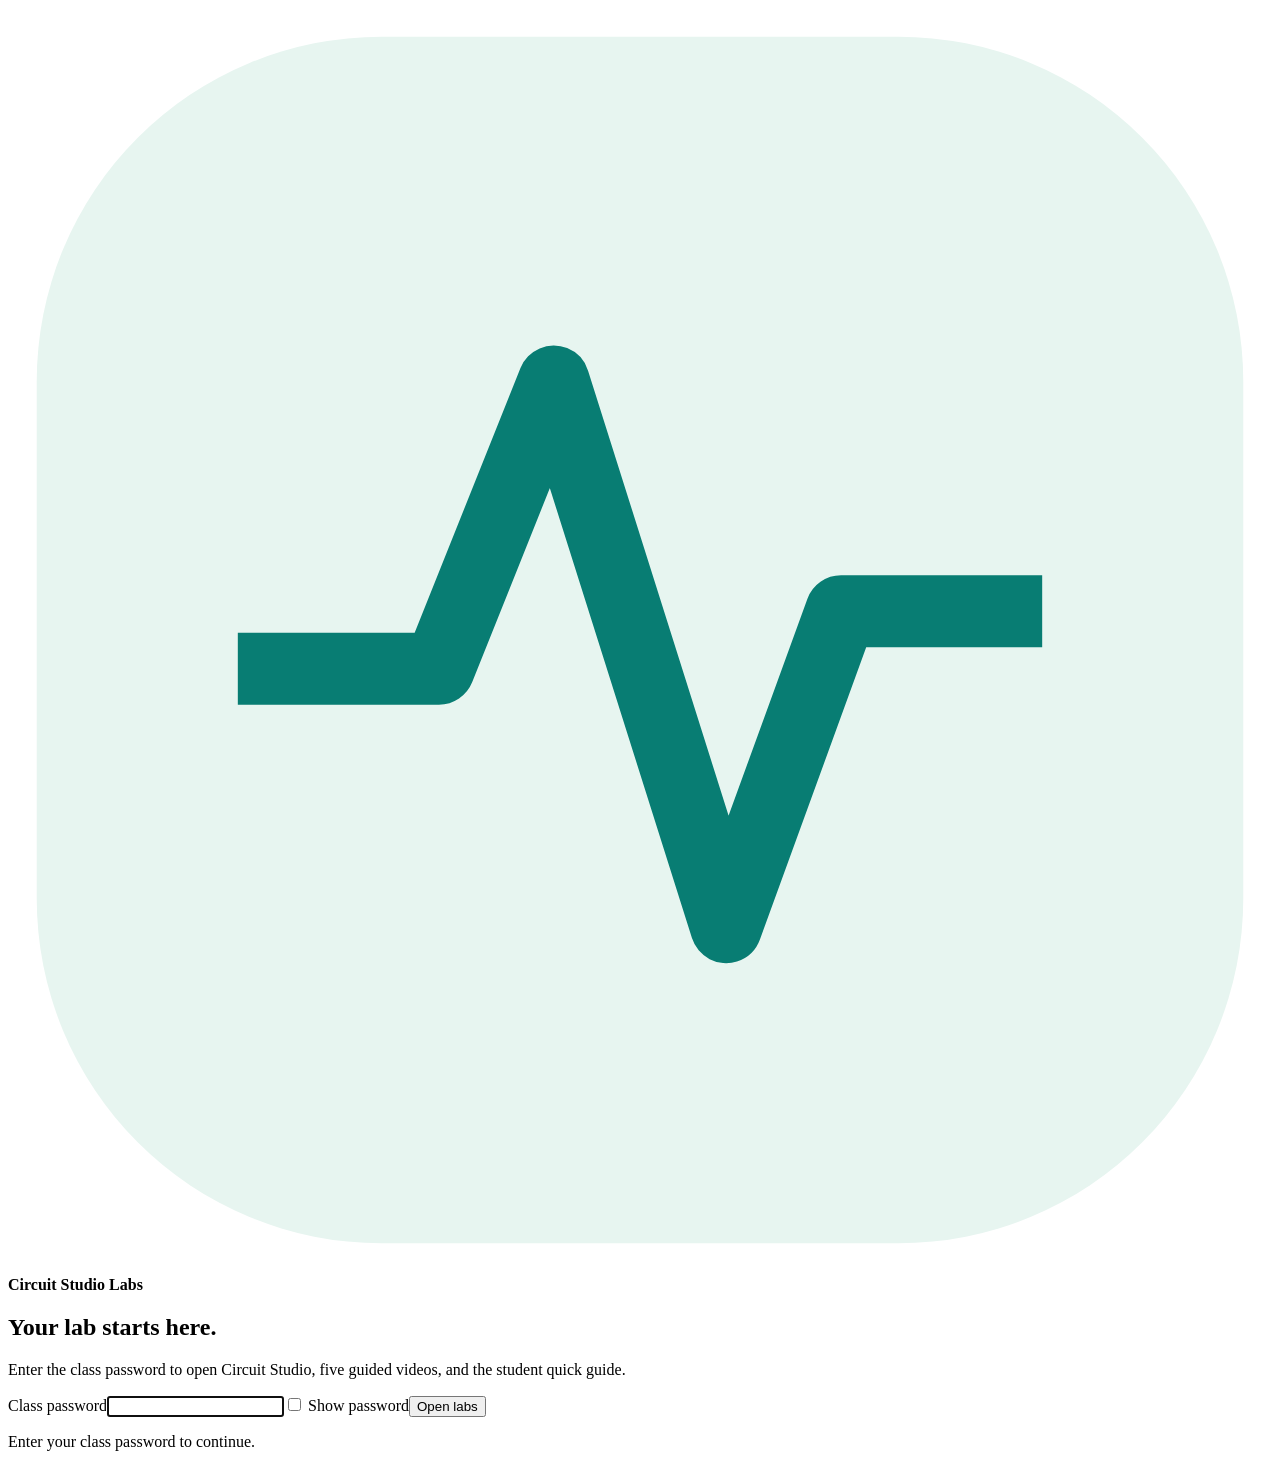
==== index.html @ 548ab6bc "Add files via upload" ====
<!doctype html>
<html lang="en">
<head>
<meta charset="utf-8"><meta name="viewport" content="width=device-width,initial-scale=1"><meta name="color-scheme" content="light"><title>Circuit Studio Labs</title>
<link rel="stylesheet" href="assets/style.css">
</head>
<body>
<noscript>Please enable JavaScript to unlock the labs and play the videos.</noscript>
<section class="gate" id="gate"><div class="gate-card"><div class="brand"><svg class="icon" viewBox="0 0 44 44" aria-hidden="true"><rect x="1" y="1" width="42" height="42" rx="12" fill="#e7f5f0"/><path d="M8 23h7l4-10 6 19 4-11h7" fill="none" stroke="#087d73" stroke-width="2.5" stroke-linejoin="round"/></svg><strong>Circuit Studio Labs</strong></div><h1>Your lab starts here.</h1><p>Enter the class password to open Circuit Studio, five guided videos, and the student quick guide.</p><form id="unlockForm"><label for="password">Class password</label><input id="password" type="password" autocomplete="current-password" required autofocus><label class="show-pass"><input id="showPassword" type="checkbox"> Show password</label><button class="primary" id="unlockButton" type="submit">Open labs</button><p class="gate-status" id="gateStatus" role="status" aria-live="polite"></p></form><p class="gate-footer">Enter your class password to continue.</p></div></section>
<div id="portal" hidden><header class="topbar"><div class="topbar-inner"><div class="brand"><svg class="icon" viewBox="0 0 44 44" aria-hidden="true"><rect x="1" y="1" width="42" height="42" rx="12" fill="#e7f5f0"/><path d="M8 23h7l4-10 6 19 4-11h7" fill="none" stroke="#087d73" stroke-width="2.5"/></svg><div><strong>Circuit Studio Labs</strong><small>CS and CE design labs</small></div></div><button class="lock" id="lockButton" type="button">Lock page</button></div></header>
<main class="main"><section class="intro"><div><div class="eyebrow">Student lab workspace</div><h1>Build, measure, and save your work.</h1><p>Follow a short guide, try the action in Circuit Studio, and keep your evidence with the correct lab.</p></div><div class="launch"><button id="guideButton" type="button">Student quick guide</button></div></section>
<section class="studio-card"><div><h2>Open your design lab</h2><p>Build your schematic and breadboard, run the simulation, and save your results. The current Core includes Reset, Undo reset, and image, PDF, and Word export.</p></div><div class="launch"><a id="openCore" class="button primary" target="_blank" rel="noopener">Open Circuit Studio ↗</a><a id="downloadCore" class="button" download="Circuit_Studio_Core.html">Download Core</a></div></section>
<div class="video-layout"><section class="player-card" aria-labelledby="videoTitle"><div class="player-head"><div class="eyebrow" id="videoMeta"></div><h2 id="videoTitle"></h2><p id="videoDescription"></p></div><video id="player" controls preload="metadata" playsinline aria-label="Circuit Studio tutorial"></video><div class="player-bottom"><div class="download-row"><a id="downloadVideo" download>Download video</a><a id="downloadCaptions" download>Download captions</a></div><div class="chapters" id="chapters" aria-label="Video chapters"></div></div></section><aside class="playlist" id="playlist" aria-label="Choose a tutorial"><h2>Five short video guides</h2></aside></div>
<section class="guide"><h2>Use the guides while you practice</h2><div class="steps"><div><h3>1. Watch and try</h3><p>Pause after an action and repeat it in your own workspace. The guides use Kokoro narration and include captions.</p></div><div><h3>2. Build and measure</h3><p>Follow Design &amp; Build → Measure → Submit. Verify your connections and DC bias before collecting waveform evidence.</p></div><div><h3>3. Save each lab</h3><p>Keep your editable project and progress backup. Submit CS and CE separately, with your own circuit, breadboard, and waveform evidence.</p></div></div><div class="practice"><a id="practiceCS" download="CS_Tutorial_Example.json">CS practice circuit</a><a id="practiceCE" download="CE_Tutorial_Example.json">CE practice circuit</a></div><p class="loading-note" id="portalStatus" role="status"></p></section><footer>Practice circuits use teaching-model values. Follow your instructor’s assigned values and measurement requirements. The reset and saving video includes labeled references for the new controls.</footer></main></div>
<dialog id="manualDialog" aria-labelledby="manualTitle"><div class="manual-head"><h2 id="manualTitle">Student quick guide</h2><div class="manual-actions"><button type="button" id="printManual">Print / save PDF</button><button type="button" id="closeManual">Close</button></div></div><iframe id="manualFrame" title="Circuit Studio student quick guide"></iframe></dialog>
<script type="application/json" id="metadata">{"passwordHash": "d181843c9a23c1f1343b91fb1667544cb41c64e70ec65e2f39cd2efc165c2279", "videos": [{"slug": "01_Getting_Started", "title": "Getting started with Circuit Studio", "description": "Find the controls, place and wire parts, open a lab, and save your work.", "duration": 114.01533333333333, "scenes": [{"title": "Start with the main controls", "start": 0.45}, {"title": "Place a component", "start": 12.915333333333333}, {"title": "Select, rotate and edit", "start": 25.649999999999995}, {"title": "Connect pins with Wire", "start": 38.022000000000006}, {"title": "Open the CS or CE lab", "start": 52.32200000000002}, {"title": "Build your own connections", "start": 67.40333333333336}, {"title": "Use the two workspaces", "start": 82.21533333333336}, {"title": "Save a circuit and a progress backup", "start": 98.5206666666667}]}, {"slug": "02_MOSFET_Build_and_Simulate", "title": "MOSFET: build and simulate", "description": "Follow a ZVN3310F common-source example and measure input, output, and gain.", "duration": 133.14333333333335, "scenes": [{"title": "A short common-source example", "start": 0.45}, {"title": "Wire the transistor stage", "start": 19.264666666666663}, {"title": "Keep ground separate from \u221215 V", "start": 34.56733333333333}, {"title": "Check DC bias first", "start": 49.94733333333333}, {"title": "Set a 1 kHz sine input", "start": 65.95400000000002}, {"title": "Assign CH1 and CH2", "start": 81.2486666666667}, {"title": "Run and read the numerical measurements", "start": 96.6286666666667}, {"title": "Repeat at 10 kHz and keep evidence", "start": 114.79000000000003}]}, {"slug": "03_Breadboard_Build_Check_Measure", "title": "Breadboard: build, check and measure", "description": "Place components, connect jumpers, inspect errors, and attach the virtual instruments.", "duration": 149.76333333333332, "scenes": [{"title": "Open the breadboard with power off", "start": 0.45}, {"title": "Start with This circuit", "start": 15.048666666666664}, {"title": "Understand the connected holes", "start": 29.817999999999998}, {"title": "Use Guide me when you need help", "start": 45.18466666666668}, {"title": "Verify the transistor mapping", "start": 62.002000000000024}, {"title": "Connect one node at a time", "start": 80.62466666666671}, {"title": "Check before applying power", "start": 97.24200000000006}, {"title": "Connect probes and take measurements", "start": 114.35800000000008}, {"title": "Save evidence of your own build", "start": 131.73000000000005}]}, {"slug": "04_BJT_Example_and_Simulation", "title": "BJT: example and simulation", "description": "Check a 2N3904 common-emitter circuit and capture usable simulation evidence.", "duration": 142.082, "scenes": [{"title": "Open the common-emitter lab", "start": 0.45}, {"title": "Build the input and emitter networks", "start": 19.755333333333333}, {"title": "Bypass R5 only", "start": 37.418000000000006}, {"title": "Check the DC operating point", "start": 56.04866666666669}, {"title": "Set the generator and channels", "start": 74.97800000000005}, {"title": "Read gain and check the limits", "start": 92.11533333333341}, {"title": "Reduce the signal if headroom is limited", "start": 108.86066666666676}, {"title": "Repeat, save and submit separately", "start": 125.17933333333343}]}, {"slug": "05_Reset_and_Save_Your_Work", "title": "Reset and save your Circuit Studio work", "description": "Reset, undo, and save circuit, simulation and breadboard evidence.", "duration": 142.14733333333334, "scenes": [{"title": "Reset and save with confidence", "start": 0.45}, {"title": "Restore the initial circuit stage", "start": 14.165999999999997}, {"title": "Recover your work with Undo reset", "start": 29.72466666666666}, {"title": "Keep an editable project copy", "start": 43.491333333333344}, {"title": "Save the circuit as an image or document", "start": 59.36200000000002}, {"title": "Save the simulation with its settings", "start": 74.81400000000004}, {"title": "Save your own breadboard assembly", "start": 91.46066666666673}, {"title": "Combine the ready views in one document", "start": 109.60866666666675}, {"title": "Check the files before submitting", "start": 125.38066666666677}]}]}</script>

<script src="assets/app.js" defer></script>
</body></html>
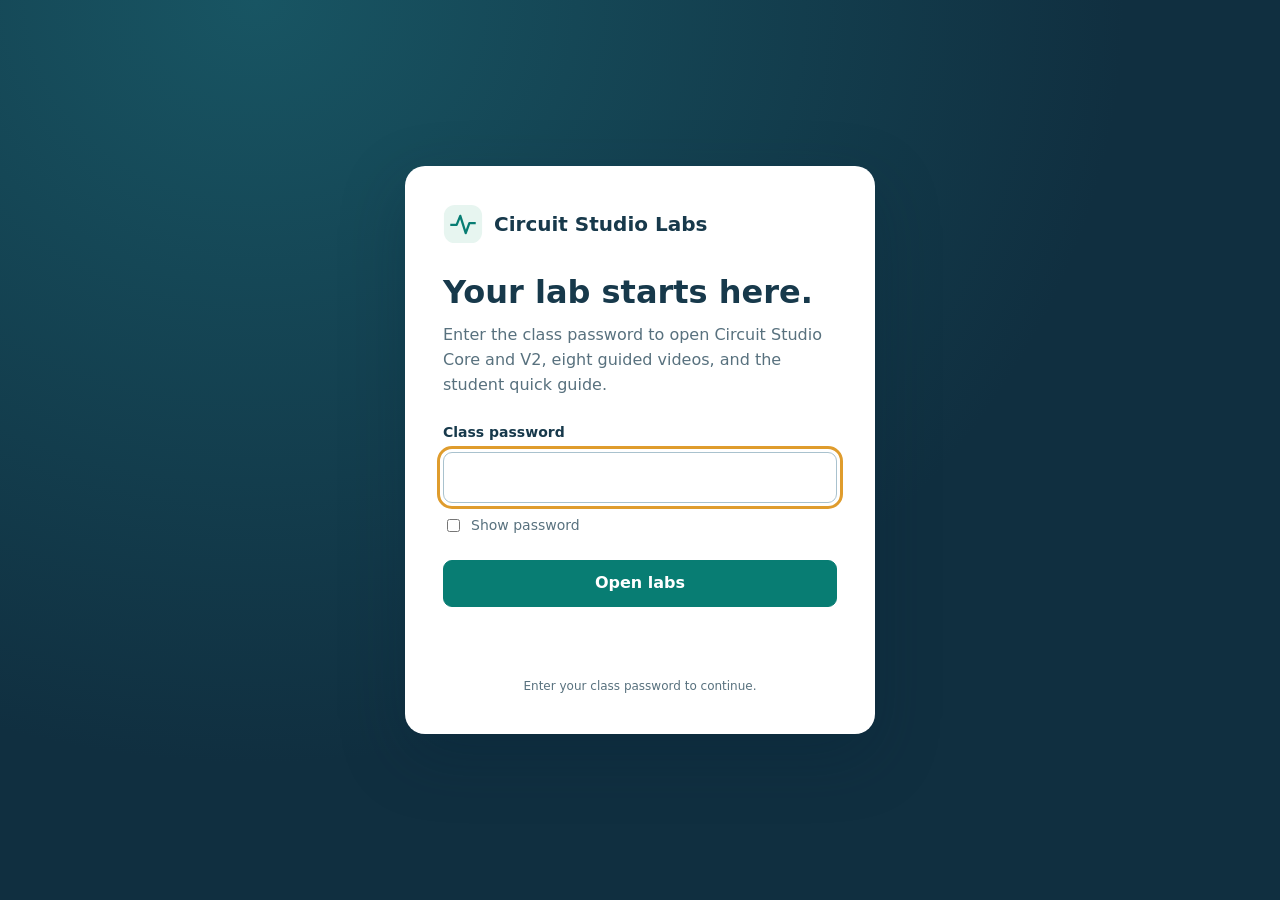
==== commit 31994f96: "Add files via upload" ====
--- a/index.html
+++ b/index.html
@@ -3,17 +3,37 @@
 <head>
 <meta charset="utf-8"><meta name="viewport" content="width=device-width,initial-scale=1"><meta name="color-scheme" content="light"><title>Circuit Studio Labs</title>
 <link rel="stylesheet" href="assets/style.css">
+<style>
+.version-launch{display:flex;gap:20px;flex-wrap:wrap;flex-shrink:0}.version-choice{display:grid;gap:10px}.version-choice>strong{font-size:14px;color:inherit}.version-choice .launch{display:flex;gap:8px;flex-wrap:wrap}.studio-card{flex-wrap:wrap}.studio-card>div:first-child{flex:1;min-width:230px}
+
+.v2-section{margin:24px 0;padding:24px;border:1px solid #cddfe3;border-radius:18px;background:#f4faf9;color:#173849}
+.v2-top{display:flex;align-items:center;justify-content:space-between;gap:20px;flex-wrap:wrap}.v2-section h2{margin:5px 0 10px;font-size:25px}.v2-section p{line-height:1.6}.v2-badge{font-size:12px;letter-spacing:.08em;font-weight:800;color:#087d73;text-transform:uppercase}
+.v2-links{display:flex;gap:8px;flex-wrap:wrap}.v2-links a{padding:11px 15px;border:1px solid #087d73;border-radius:9px;text-decoration:none;color:#087d73;background:white;font-weight:700}.v2-links a:first-child{color:white;background:#087d73}
+.v2-tabs{display:grid;grid-template-columns:repeat(3,minmax(0,1fr));gap:10px;margin:20px 0 16px}.v2-tabs button{display:flex;gap:10px;align-items:flex-start;text-align:left;padding:14px;border:1px solid #c7d8de;border-radius:10px;background:white;color:#173849;font:inherit;cursor:pointer}.v2-tabs button[aria-pressed=true]{border:2px solid #087d73;background:#e6f4ef;padding:13px}.v2-tabs button:focus-visible{outline:3px solid #df991b;outline-offset:3px}.v2-number{display:grid;place-items:center;min-width:28px;height:28px;border-radius:8px;background:#e6f4ef;color:#087d73;font-weight:800}.v2-tabs strong{display:block;font-size:14px}.v2-tabs small{display:block;margin-top:5px;color:#56717d;font-size:12px}.v2-section video{display:block;width:100%;max-height:680px;background:#102d3b;border-radius:12px}.v2-section h3{margin:14px 0 5px}.v2-meta{font-size:13px;color:#56717d}.v2-downloads{display:flex;gap:18px;flex-wrap:wrap;margin-top:12px}.v2-downloads a{color:#087d73;font-weight:650}.v2-error{color:#a52d24}
+@media(max-width:650px){.v2-section{padding:16px}.v2-tabs{grid-template-columns:1fr}.v2-tabs button{align-items:center}}
+</style>
 </head>
 <body>
 <noscript>Please enable JavaScript to unlock the labs and play the videos.</noscript>
-<section class="gate" id="gate"><div class="gate-card"><div class="brand"><svg class="icon" viewBox="0 0 44 44" aria-hidden="true"><rect x="1" y="1" width="42" height="42" rx="12" fill="#e7f5f0"/><path d="M8 23h7l4-10 6 19 4-11h7" fill="none" stroke="#087d73" stroke-width="2.5" stroke-linejoin="round"/></svg><strong>Circuit Studio Labs</strong></div><h1>Your lab starts here.</h1><p>Enter the class password to open Circuit Studio, five guided videos, and the student quick guide.</p><form id="unlockForm"><label for="password">Class password</label><input id="password" type="password" autocomplete="current-password" required autofocus><label class="show-pass"><input id="showPassword" type="checkbox"> Show password</label><button class="primary" id="unlockButton" type="submit">Open labs</button><p class="gate-status" id="gateStatus" role="status" aria-live="polite"></p></form><p class="gate-footer">Enter your class password to continue.</p></div></section>
+<section class="gate" id="gate"><div class="gate-card"><div class="brand"><svg class="icon" viewBox="0 0 44 44" aria-hidden="true"><rect x="1" y="1" width="42" height="42" rx="12" fill="#e7f5f0"/><path d="M8 23h7l4-10 6 19 4-11h7" fill="none" stroke="#087d73" stroke-width="2.5" stroke-linejoin="round"/></svg><strong>Circuit Studio Labs</strong></div><h1>Your lab starts here.</h1><p>Enter the class password to open Circuit Studio Core and V2, eight guided videos, and the student quick guide.</p><form id="unlockForm"><label for="password">Class password</label><input id="password" type="password" autocomplete="current-password" required autofocus><label class="show-pass"><input id="showPassword" type="checkbox"> Show password</label><button class="primary" id="unlockButton" type="submit">Open labs</button><p class="gate-status" id="gateStatus" role="status" aria-live="polite"></p></form><p class="gate-footer">Enter your class password to continue.</p></div></section>
 <div id="portal" hidden><header class="topbar"><div class="topbar-inner"><div class="brand"><svg class="icon" viewBox="0 0 44 44" aria-hidden="true"><rect x="1" y="1" width="42" height="42" rx="12" fill="#e7f5f0"/><path d="M8 23h7l4-10 6 19 4-11h7" fill="none" stroke="#087d73" stroke-width="2.5"/></svg><div><strong>Circuit Studio Labs</strong><small>CS and CE design labs</small></div></div><button class="lock" id="lockButton" type="button">Lock page</button></div></header>
 <main class="main"><section class="intro"><div><div class="eyebrow">Student lab workspace</div><h1>Build, measure, and save your work.</h1><p>Follow a short guide, try the action in Circuit Studio, and keep your evidence with the correct lab.</p></div><div class="launch"><button id="guideButton" type="button">Student quick guide</button></div></section>
-<section class="studio-card"><div><h2>Open your design lab</h2><p>Build your schematic and breadboard, run the simulation, and save your results. The current Core includes Reset, Undo reset, and image, PDF, and Word export.</p></div><div class="launch"><a id="openCore" class="button primary" target="_blank" rel="noopener">Open Circuit Studio ↗</a><a id="downloadCore" class="button" download="Circuit_Studio_Core.html">Download Core</a></div></section>
-<div class="video-layout"><section class="player-card" aria-labelledby="videoTitle"><div class="player-head"><div class="eyebrow" id="videoMeta"></div><h2 id="videoTitle"></h2><p id="videoDescription"></p></div><video id="player" controls preload="metadata" playsinline aria-label="Circuit Studio tutorial"></video><div class="player-bottom"><div class="download-row"><a id="downloadVideo" download>Download video</a><a id="downloadCaptions" download>Download captions</a></div><div class="chapters" id="chapters" aria-label="Video chapters"></div></div></section><aside class="playlist" id="playlist" aria-label="Choose a tutorial"><h2>Five short video guides</h2></aside></div>
+<section class="studio-card"><div><h2>Choose your Circuit Studio version</h2><p>Use V1 for the guided CS and CE design labs, or V2 for the general circuit workspace and your own circuit library.</p></div><div class="version-launch"><div class="version-choice"><strong>V1 · Design labs</strong><div class="launch"><a id="openCore" class="button primary" target="_blank" rel="noopener">Open V1 ↗</a><a id="downloadCore" class="button" download="Circuit_Studio_Core.html">Download V1</a></div></div><div class="version-choice"><strong>V2 · General workspace</strong><div class="launch"><a class="button primary" href="studio/Circuit_Studio_V2.html" target="_blank" rel="noopener">Open V2 ↗</a><a class="button" href="studio/Circuit_Studio_V2.html" download>Download V2</a></div></div></div></section>
+<section class="v2-section" aria-labelledby="v2Heading">
+<div class="v2-top"><div><span class="v2-badge">General circuit workspace · V2.19</span><h2 id="v2Heading">V2 video tutorials</h2><p>Find parts, explore ready-to-run circuits, use the oscilloscope, and save your own circuit library.</p></div></div>
+<nav class="v2-tabs" aria-label="Choose a V2 tutorial"><button type="button" data-v2-video="0" aria-pressed="true"><span class="v2-number">1</span><span><strong>Find and place parts</strong><small>Search · presets · favorites · 1:25</small></span></button><button type="button" data-v2-video="1" aria-pressed="false"><span class="v2-number">2</span><span><strong>555 timer &amp; oscilloscope</strong><small>Load · simulate · read waveforms · 1:32</small></span></button><button type="button" data-v2-video="2" aria-pressed="false"><span class="v2-number">3</span><span><strong>Save and manage circuits</strong><small>Add · edit · export your library · 1:30</small></span></button></nav>
+<video id="v2TutorialPlayer" controls playsinline preload="none" aria-labelledby="v2VideoTitle"></video>
+<h3 id="v2VideoTitle">Find and place parts</h3><p class="v2-meta">Actual V2.19 interface · Kokoro English narration · captions included</p><p id="v2VideoError" class="v2-error" role="status" hidden></p>
+<div class="v2-downloads"><a id="v2DownloadVideo" download>Download video</a><a id="v2DownloadCaptions" download>Download captions</a><a id="v2Transcript" target="_blank" rel="noopener">Read transcript</a></div>
+</section>
+<div class="video-layout"><section class="player-card" aria-labelledby="videoTitle"><div class="player-head"><div class="eyebrow" id="videoMeta"></div><h2 id="videoTitle"></h2><p id="videoDescription"></p></div><video id="player" controls preload="metadata" playsinline aria-label="Circuit Studio tutorial"></video><div class="player-bottom"><div class="download-row"><a id="downloadVideo" download>Download video</a><a id="downloadCaptions" download>Download captions</a></div><div class="chapters" id="chapters" aria-label="Video chapters"></div></div></section><aside class="playlist" id="playlist" aria-label="Choose a tutorial"><h2>V1 · Five lab guides</h2></aside></div>
 <section class="guide"><h2>Use the guides while you practice</h2><div class="steps"><div><h3>1. Watch and try</h3><p>Pause after an action and repeat it in your own workspace. The guides use Kokoro narration and include captions.</p></div><div><h3>2. Build and measure</h3><p>Follow Design &amp; Build → Measure → Submit. Verify your connections and DC bias before collecting waveform evidence.</p></div><div><h3>3. Save each lab</h3><p>Keep your editable project and progress backup. Submit CS and CE separately, with your own circuit, breadboard, and waveform evidence.</p></div></div><div class="practice"><a id="practiceCS" download="CS_Tutorial_Example.json">CS practice circuit</a><a id="practiceCE" download="CE_Tutorial_Example.json">CE practice circuit</a></div><p class="loading-note" id="portalStatus" role="status"></p></section><footer>Practice circuits use teaching-model values. Follow your instructor’s assigned values and measurement requirements. The reset and saving video includes labeled references for the new controls.</footer></main></div>
 <dialog id="manualDialog" aria-labelledby="manualTitle"><div class="manual-head"><h2 id="manualTitle">Student quick guide</h2><div class="manual-actions"><button type="button" id="printManual">Print / save PDF</button><button type="button" id="closeManual">Close</button></div></div><iframe id="manualFrame" title="Circuit Studio student quick guide"></iframe></dialog>
 <script type="application/json" id="metadata">{"passwordHash": "d181843c9a23c1f1343b91fb1667544cb41c64e70ec65e2f39cd2efc165c2279", "videos": [{"slug": "01_Getting_Started", "title": "Getting started with Circuit Studio", "description": "Find the controls, place and wire parts, open a lab, and save your work.", "duration": 114.01533333333333, "scenes": [{"title": "Start with the main controls", "start": 0.45}, {"title": "Place a component", "start": 12.915333333333333}, {"title": "Select, rotate and edit", "start": 25.649999999999995}, {"title": "Connect pins with Wire", "start": 38.022000000000006}, {"title": "Open the CS or CE lab", "start": 52.32200000000002}, {"title": "Build your own connections", "start": 67.40333333333336}, {"title": "Use the two workspaces", "start": 82.21533333333336}, {"title": "Save a circuit and a progress backup", "start": 98.5206666666667}]}, {"slug": "02_MOSFET_Build_and_Simulate", "title": "MOSFET: build and simulate", "description": "Follow a ZVN3310F common-source example and measure input, output, and gain.", "duration": 133.14333333333335, "scenes": [{"title": "A short common-source example", "start": 0.45}, {"title": "Wire the transistor stage", "start": 19.264666666666663}, {"title": "Keep ground separate from \u221215 V", "start": 34.56733333333333}, {"title": "Check DC bias first", "start": 49.94733333333333}, {"title": "Set a 1 kHz sine input", "start": 65.95400000000002}, {"title": "Assign CH1 and CH2", "start": 81.2486666666667}, {"title": "Run and read the numerical measurements", "start": 96.6286666666667}, {"title": "Repeat at 10 kHz and keep evidence", "start": 114.79000000000003}]}, {"slug": "03_Breadboard_Build_Check_Measure", "title": "Breadboard: build, check and measure", "description": "Place components, connect jumpers, inspect errors, and attach the virtual instruments.", "duration": 149.76333333333332, "scenes": [{"title": "Open the breadboard with power off", "start": 0.45}, {"title": "Start with This circuit", "start": 15.048666666666664}, {"title": "Understand the connected holes", "start": 29.817999999999998}, {"title": "Use Guide me when you need help", "start": 45.18466666666668}, {"title": "Verify the transistor mapping", "start": 62.002000000000024}, {"title": "Connect one node at a time", "start": 80.62466666666671}, {"title": "Check before applying power", "start": 97.24200000000006}, {"title": "Connect probes and take measurements", "start": 114.35800000000008}, {"title": "Save evidence of your own build", "start": 131.73000000000005}]}, {"slug": "04_BJT_Example_and_Simulation", "title": "BJT: example and simulation", "description": "Check a 2N3904 common-emitter circuit and capture usable simulation evidence.", "duration": 142.082, "scenes": [{"title": "Open the common-emitter lab", "start": 0.45}, {"title": "Build the input and emitter networks", "start": 19.755333333333333}, {"title": "Bypass R5 only", "start": 37.418000000000006}, {"title": "Check the DC operating point", "start": 56.04866666666669}, {"title": "Set the generator and channels", "start": 74.97800000000005}, {"title": "Read gain and check the limits", "start": 92.11533333333341}, {"title": "Reduce the signal if headroom is limited", "start": 108.86066666666676}, {"title": "Repeat, save and submit separately", "start": 125.17933333333343}]}, {"slug": "05_Reset_and_Save_Your_Work", "title": "Reset and save your Circuit Studio work", "description": "Reset, undo, and save circuit, simulation and breadboard evidence.", "duration": 142.14733333333334, "scenes": [{"title": "Reset and save with confidence", "start": 0.45}, {"title": "Restore the initial circuit stage", "start": 14.165999999999997}, {"title": "Recover your work with Undo reset", "start": 29.72466666666666}, {"title": "Keep an editable project copy", "start": 43.491333333333344}, {"title": "Save the circuit as an image or document", "start": 59.36200000000002}, {"title": "Save the simulation with its settings", "start": 74.81400000000004}, {"title": "Save your own breadboard assembly", "start": 91.46066666666673}, {"title": "Combine the ready views in one document", "start": 109.60866666666675}, {"title": "Check the files before submitting", "start": 125.38066666666677}]}]}</script>
 
 <script src="assets/app.js" defer></script>
+<script>
+(()=>{const entries=[['01_Find_and_Place_Parts','Find and place parts'],['02_Run_555_and_Oscilloscope','555 timer & oscilloscope'],['03_Save_and_Manage_Circuits','Save and manage circuits']],player=document.getElementById('v2TutorialPlayer'),error=document.getElementById('v2VideoError');function choose(i){const [slug,title]=entries[i],base='videos/v2/'+slug;player.pause();player.src=base+'.mp4';player.setAttribute('aria-label',title);document.getElementById('v2VideoTitle').textContent=title;document.getElementById('v2DownloadVideo').href=base+'.mp4';document.getElementById('v2DownloadCaptions').href=base+'.srt';document.getElementById('v2Transcript').href=base+'_transcript.txt';document.querySelectorAll('[data-v2-video]').forEach(b=>b.setAttribute('aria-pressed',String(Number(b.dataset.v2Video)===i)));error.hidden=true;player.load()}
+document.querySelectorAll('[data-v2-video]').forEach(b=>b.onclick=()=>choose(Number(b.dataset.v2Video)));player.addEventListener('error',()=>{error.textContent='The video could not load. Check that the videos/v2 folder was uploaded beside this index page, or try Download video.';error.hidden=false});choose(0)})();
+</script>
 </body></html>
--- a/assets/style.css
+++ b/assets/style.css
@@ -0,0 +1,3 @@
+
+:root{--ink:#17394b;--muted:#58717e;--green:#087d73;--line:#d7e4e9;--navy:#102f40}*{box-sizing:border-box}body{margin:0;background:#f2f6f8;color:var(--ink);font:16px/1.55 system-ui,-apple-system,"Segoe UI",sans-serif}button,input,a{font:inherit}button,a.button{cursor:pointer}button{border:1px solid #b8ced7;border-radius:9px;background:white;color:var(--ink);padding:10px 15px}button:hover{background:#edf6f4}button:focus-visible,a:focus-visible,input:focus-visible{outline:3px solid #df9c2d;outline-offset:3px}[hidden]{display:none!important}.primary{border-color:var(--green);background:var(--green);color:white;font-weight:700}.primary:hover{background:#066a62}button:disabled{opacity:.55;cursor:wait}a{color:var(--green);font-weight:650;text-decoration:none}a:hover{text-decoration:underline}.icon{width:40px;height:40px;flex-shrink:0}.brand{display:flex;align-items:center;gap:11px}.brand strong{font-size:20px}.eyebrow{font-size:12px;font-weight:750;letter-spacing:.12em;text-transform:uppercase;color:#087d73}.subtle{color:var(--muted)}.gate{min-height:100vh;display:grid;place-items:center;padding:28px;background:radial-gradient(ellipse at 20% 0,#185563 0,transparent 60%),var(--navy)}.gate-card{width:min(470px,100%);padding:38px;border-radius:20px;background:white;box-shadow:0 22px 65px #041e3540}.gate-card h1{font-size:32px;line-height:1.15;margin:30px 0 12px}.gate-card p{color:var(--muted);margin:0 0 25px}.gate-card label{display:block;font-weight:650;font-size:14px}.gate-card input[type=password],.gate-card input[type=text]{display:block;width:100%;border:1px solid #a9c2ce;border-radius:9px;padding:12px 13px;margin:8px 0 12px;color:var(--ink);background:white}.show-pass{display:flex!important;align-items:center;gap:8px;color:var(--muted);font-weight:400!important}.gate-card button{display:block;width:100%;margin-top:24px}.gate-status{font-size:14px;min-height:43px;margin:12px 0 0!important}.gate-footer{font-size:12px;text-align:center;margin:15px 0 0!important}.topbar{background:white;border-bottom:1px solid var(--line)}.topbar-inner{max-width:1280px;margin:auto;padding:18px 28px;display:flex;align-items:center;justify-content:space-between;gap:15px}.topbar small{display:block;color:var(--muted);font-size:12px}.lock{font-size:14px;padding:7px 12px}.main{max-width:1280px;margin:auto;padding:32px 28px 48px}.intro{display:flex;align-items:flex-end;justify-content:space-between;gap:25px;margin-bottom:26px}.intro h1{font-size:36px;letter-spacing:-.025em;line-height:1.15;margin:8px 0 12px}.intro p{color:var(--muted);margin:0;max-width:660px}.launch{display:flex;gap:10px;flex-wrap:wrap;align-items:center}.button{display:inline-block;background:white;border:1px solid #b8ced7;border-radius:9px;padding:10px 15px}.button:hover{text-decoration:none;background:#edf6f4}.button.primary{background:var(--green);border-color:var(--green);color:white}.studio-card{background:var(--navy);color:white;border-radius:15px;display:flex;align-items:center;justify-content:space-between;gap:24px;padding:24px 28px;margin-bottom:28px}.studio-card h2{font-size:23px;margin:0 0 7px}.studio-card p{color:#c5dce5;margin:0;max-width:680px;font-size:15px}.studio-card .button{white-space:nowrap}.studio-card .button:not(.primary){background:transparent;border-color:#6d95a6;color:white}.video-layout{display:grid;grid-template-columns:minmax(0,1fr) 345px;gap:24px;align-items:start}.player-card,.playlist,.guide{background:white;border:1px solid var(--line);border-radius:14px;overflow:hidden}.player-head{padding:22px 24px 18px}.player-head h2{font-size:25px;line-height:1.25;margin:7px 0}.player-head p{margin:0;color:var(--muted);font-size:14px}.player-head .eyebrow{font-size:11px}video{display:block;width:100%;aspect-ratio:16/9;background:#0c1f2c}.player-bottom{padding:18px 24px 22px}.download-row{display:flex;gap:18px;flex-wrap:wrap;font-size:14px}.chapters{display:flex;flex-wrap:wrap;gap:8px;margin-top:18px}.chapters button{font-size:12px;padding:6px 9px;border-color:#d3e2e7;text-align:left}.chapters button[aria-current=true]{background:#e7f4f0;border-color:#69b7a5;color:#076356}.playlist h2{font-size:17px;margin:0;padding:18px 20px;border-bottom:1px solid var(--line)}.lesson{display:flex;gap:12px;align-items:center;width:100%;border:0;border-bottom:1px solid #e6eef1;border-radius:0;padding:15px 16px;text-align:left;position:relative}.lesson:last-child{border-bottom:0}.lesson[aria-current=true]{background:#e9f5f1;box-shadow:inset 4px 0 #087d73}.lesson .number{font-size:13px;font-weight:750;border-radius:50%;width:29px;height:29px;display:grid;place-items:center;background:#edf3f5;color:#355767;flex-shrink:0}.lesson[aria-current=true] .number{color:white;background:#087d73}.lesson strong{display:block;font-size:14px;line-height:1.35}.lesson small{display:block;color:var(--muted);font-size:12px;margin-top:3px}.new{font-size:10px;color:#087d73;font-weight:800;letter-spacing:.05em;margin-left:5px}.guide{margin-top:28px;padding:24px 28px}.guide h2{font-size:21px;margin:0 0 14px}.steps{display:grid;grid-template-columns:repeat(3,1fr);gap:24px}.steps h3{font-size:15px;margin:0 0 7px}.steps p{font-size:14px;color:var(--muted);margin:0}.practice{display:flex;gap:18px;flex-wrap:wrap;margin-top:22px;font-size:14px}footer{margin-top:24px;font-size:12px;color:var(--muted)}dialog{width:1000px;max-width:96vw;max-height:94vh;padding:0;border:1px solid var(--line);border-radius:12px;background:white;color:var(--ink)}dialog::backdrop{background:#102f4099}.manual-head{display:flex;align-items:center;justify-content:space-between;gap:10px;padding:14px 18px;border-bottom:1px solid var(--line)}.manual-head h2{margin:0;font-size:20px}.manual-actions{display:flex;gap:9px}iframe{width:100%;height:75vh;border:0}.loading-note{font-size:13px;color:var(--muted);min-height:1.5em;margin:12px 0 0}noscript{display:block;background:#fff4d8;padding:18px}
+@media(max-width:1000px){.intro{display:block}.intro .launch{margin-top:18px}.video-layout{grid-template-columns:minmax(0,1fr)}.playlist{display:grid;grid-template-columns:1fr 1fr}.playlist h2{grid-column:1/-1}.lesson{border-right:1px solid #e6eef1}.studio-card{align-items:flex-start;flex-direction:column}.steps{gap:18px}}@media(max-width:620px){.main{padding:24px 15px 36px}.topbar-inner{padding:15px}.intro h1{font-size:30px}.studio-card,.guide{padding:21px}.player-head,.player-bottom{padding:18px}.player-head h2{font-size:22px}.playlist,.steps{display:block}.steps>div+div{margin-top:20px}.lesson{border-right:0}.gate-card{padding:28px}.gate-card h1{font-size:29px}.brand strong{font-size:18px}.manual-head{flex-wrap:wrap}}
